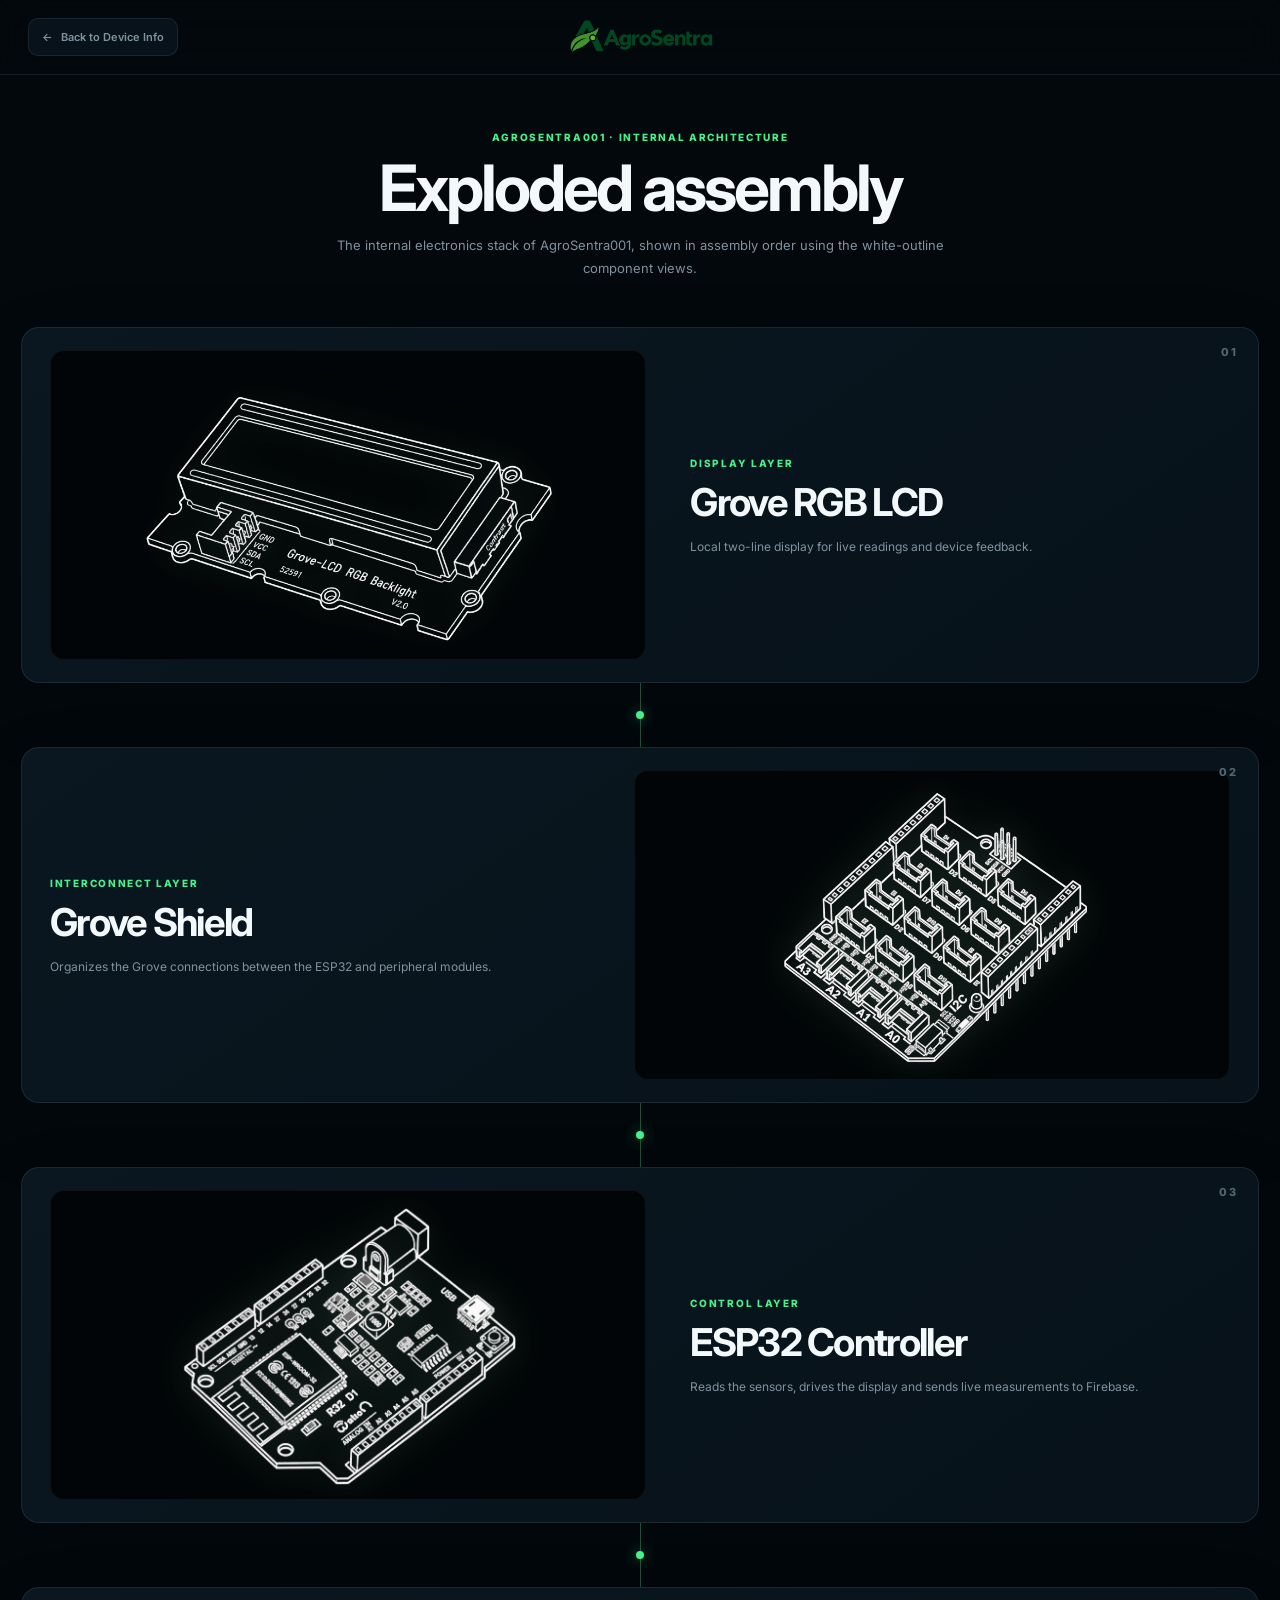
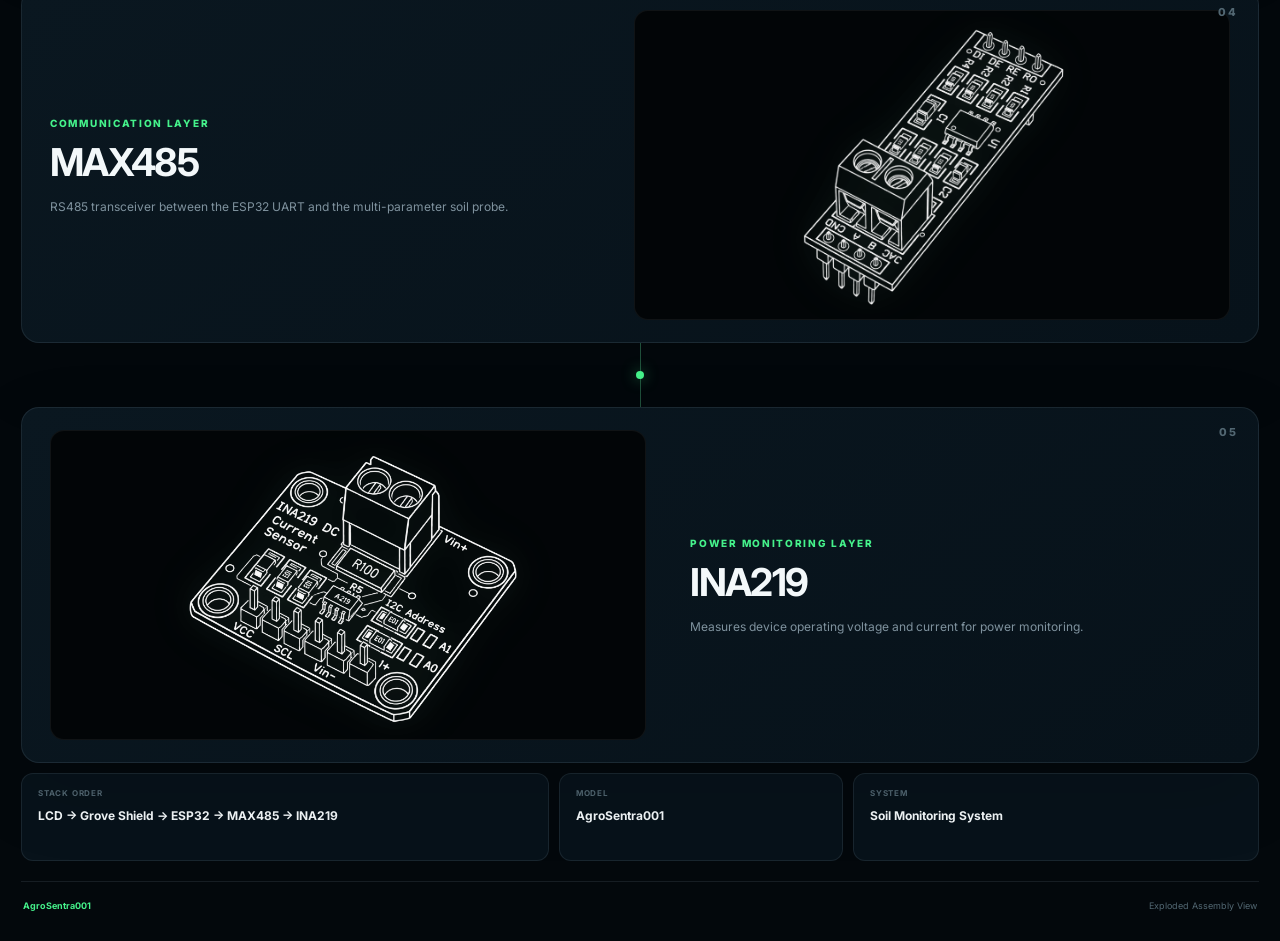
==== exploded-view.html @ f4f253ed "Add files via upload" ====
<!DOCTYPE html>
<html lang="en" data-theme="dark">
<head>
<meta charset="UTF-8"><meta name="viewport" content="width=device-width,initial-scale=1.0">
<meta name="theme-color" content="#03080c"><title>AgroSentra001 | Exploded Assembly</title>
<link rel="preconnect" href="https://fonts.googleapis.com"><link rel="preconnect" href="https://fonts.gstatic.com" crossorigin>
<link href="https://fonts.googleapis.com/css2?family=Inter:wght@400;500;600;700;800&display=swap" rel="stylesheet">
<link rel="stylesheet" href="./exploded-view.css?v=1">
<script>(function(){try{const t=localStorage.getItem('agrosentra-theme-v2')||'dark';document.documentElement.dataset.theme=['dark','midnight','light'].includes(t)?t:'dark'}catch(e){}})();</script>
</head><body>
<header class="topbar"><a href="./index.html#device" class="back">← <span>Back to Device Info</span></a><img src="./agrosentra-logo.png" class="brand" alt="AgroSentra"><div></div></header>
<main>
<section class="intro"><span>AGROSENTRA001 · INTERNAL ARCHITECTURE</span><h1>Exploded assembly</h1><p>The internal electronics stack of AgroSentra001, shown in assembly order using the white-outline component views.</p></section>
<section class="stack">
  <article class="layer"><div class="num">01</div><div class="visual"><img src="./exploded-lcd.png" alt="Grove RGB LCD"></div><div class="copy"><span>DISPLAY LAYER</span><h2>Grove RGB LCD</h2><p>Local two-line display for live readings and device feedback.</p></div></article>
  <div class="join"><i></i></div>
  <article class="layer reverse"><div class="num">02</div><div class="copy"><span>INTERCONNECT LAYER</span><h2>Grove Shield</h2><p>Organizes the Grove connections between the ESP32 and peripheral modules.</p></div><div class="visual"><img src="./exploded-grove-shield.png" alt="Grove Shield"></div></article>
  <div class="join"><i></i></div>
  <article class="layer"><div class="num">03</div><div class="visual"><img src="./exploded-esp32.png" alt="ESP32 controller"></div><div class="copy"><span>CONTROL LAYER</span><h2>ESP32 Controller</h2><p>Reads the sensors, drives the display and sends live measurements to Firebase.</p></div></article>
  <div class="join"><i></i></div>
  <article class="layer reverse"><div class="num">04</div><div class="copy"><span>COMMUNICATION LAYER</span><h2>MAX485</h2><p>RS485 transceiver between the ESP32 UART and the multi-parameter soil probe.</p></div><div class="visual"><img src="./exploded-max485.png" alt="MAX485 module"></div></article>
  <div class="join"><i></i></div>
  <article class="layer"><div class="num">05</div><div class="visual"><img src="./exploded-ina219.png" alt="INA219 current sensor"></div><div class="copy"><span>POWER MONITORING LAYER</span><h2>INA219</h2><p>Measures device operating voltage and current for power monitoring.</p></div></article>
</section>
<section class="summary"><div><span>STACK ORDER</span><strong>LCD → Grove Shield → ESP32 → MAX485 → INA219</strong></div><div><span>MODEL</span><strong>AgroSentra001</strong></div><div><span>SYSTEM</span><strong>Soil Monitoring System</strong></div></section>
<footer><span>AgroSentra001</span><span>Exploded Assembly View</span></footer>
</main></body></html>
---- exploded-view.css ----
:root{--bg:#03080c;--surface:#07121a;--surface2:#0a1720;--border:rgba(170,201,218,.11);--text:#f3f8fa;--muted:#7f929e;--muted2:#526772;--green:#45f28b;--blue:#45a7ff}
html[data-theme=midnight]{--bg:#030714;--surface:#07101f;--surface2:#0a1627;--border:rgba(116,160,210,.14);--text:#f5f8fc;--muted:#8595a9;--muted2:#57697e;--green:#4ce5b1;--blue:#5d9eff}
html[data-theme=light]{--bg:#eef4f0;--surface:#fff;--surface2:#f8fbf9;--border:rgba(31,66,49,.12);--text:#102219;--muted:#65776d;--muted2:#839187;--green:#16a85a;--blue:#2678df}
*{box-sizing:border-box}html{scroll-behavior:smooth}body{margin:0;min-height:100vh;background:var(--bg);color:var(--text);font-family:Inter,Arial,sans-serif}.topbar{position:sticky;top:0;z-index:30;min-height:72px;padding:10px 28px;display:grid;grid-template-columns:1fr auto 1fr;align-items:center;background:color-mix(in srgb,var(--bg) 88%,transparent);backdrop-filter:blur(18px);border-bottom:1px solid var(--border)}.back{justify-self:start;min-height:38px;padding:0 13px;border-radius:10px;display:flex;align-items:center;gap:8px;text-decoration:none;color:var(--muted);background:var(--surface);border:1px solid var(--border);font-size:11px;font-weight:600}.back:hover{color:var(--text)}.brand{width:190px;max-height:54px;object-fit:contain}main{width:min(1260px,calc(100% - 42px));margin:auto;padding:50px 0 28px}.intro{max-width:760px;margin:0 auto 48px;text-align:center}.intro>span,.copy>span{color:var(--green);font-size:10px;font-weight:800;letter-spacing:1.7px}.intro h1{margin:12px 0 0;font-size:clamp(42px,5vw,68px);letter-spacing:-3px;line-height:.96}.intro p{max-width:650px;margin:16px auto 0;color:var(--muted);font-size:13px;line-height:1.7}.stack{position:relative}.layer{position:relative;min-height:290px;padding:22px 28px;border-radius:18px;display:grid;grid-template-columns:minmax(0,1.05fr) minmax(300px,.95fr);gap:44px;align-items:center;background:linear-gradient(145deg,var(--surface2),var(--surface));border:1px solid var(--border);box-shadow:0 28px 80px rgba(0,0,0,.12)}.layer.reverse{grid-template-columns:minmax(300px,.95fr) minmax(0,1.05fr)}.num{position:absolute;right:20px;top:17px;color:var(--muted2);font-size:11px;font-weight:800;letter-spacing:2px}.visual{min-height:245px;padding:14px;border-radius:14px;display:grid;place-items:center;background:#020507;border:1px solid rgba(255,255,255,.055);overflow:hidden}.visual img{display:block;width:min(100%,560px);max-height:280px;object-fit:contain;filter:drop-shadow(0 0 16px rgba(255,255,255,.12)) drop-shadow(0 0 28px color-mix(in srgb,var(--green) 12%,transparent));transition:transform .3s ease}.layer:hover .visual img{transform:translateY(-4px) scale(1.018)}.copy h2{margin:8px 0 0;font-size:clamp(26px,3vw,39px);letter-spacing:-1.7px}.copy p{max-width:500px;margin:12px 0 0;color:var(--muted);font-size:12px;line-height:1.7}.join{height:64px;position:relative;display:grid;place-items:center}.join:before{content:'';width:1px;height:100%;background:color-mix(in srgb,var(--green) 24%,var(--border))}.join i{position:absolute;width:8px;height:8px;border-radius:50%;background:var(--green);box-shadow:0 0 14px color-mix(in srgb,var(--green) 55%,transparent)}.summary{margin-top:10px;display:grid;grid-template-columns:1.3fr .7fr 1fr;gap:10px}.summary div{min-height:88px;padding:14px 16px;border-radius:12px;background:var(--surface);border:1px solid var(--border)}.summary span,.summary strong{display:block}.summary span{color:var(--muted2);font-size:8px;font-weight:700;letter-spacing:.8px}.summary strong{margin-top:10px;font-size:12px}footer{margin-top:20px;padding:18px 2px 2px;display:flex;justify-content:space-between;border-top:1px solid var(--border);color:var(--muted2);font-size:9px}footer span:first-child{color:var(--green);font-weight:700}@media(max-width:850px){.topbar{padding:10px 14px;grid-template-columns:1fr auto}.topbar>div{display:none}.brand{width:145px}main{width:min(100% - 26px,720px);padding-top:36px}.layer,.layer.reverse{grid-template-columns:1fr;gap:12px;padding:18px}.reverse .copy{order:2}.reverse .visual{order:1}.visual{min-height:200px}.visual img{max-height:225px}.join{height:50px}.summary{grid-template-columns:1fr}}@media(max-width:540px){.back span{display:none}.brand{width:128px}.intro h1{font-size:39px}.intro p{font-size:11px}.copy p{font-size:10px}}
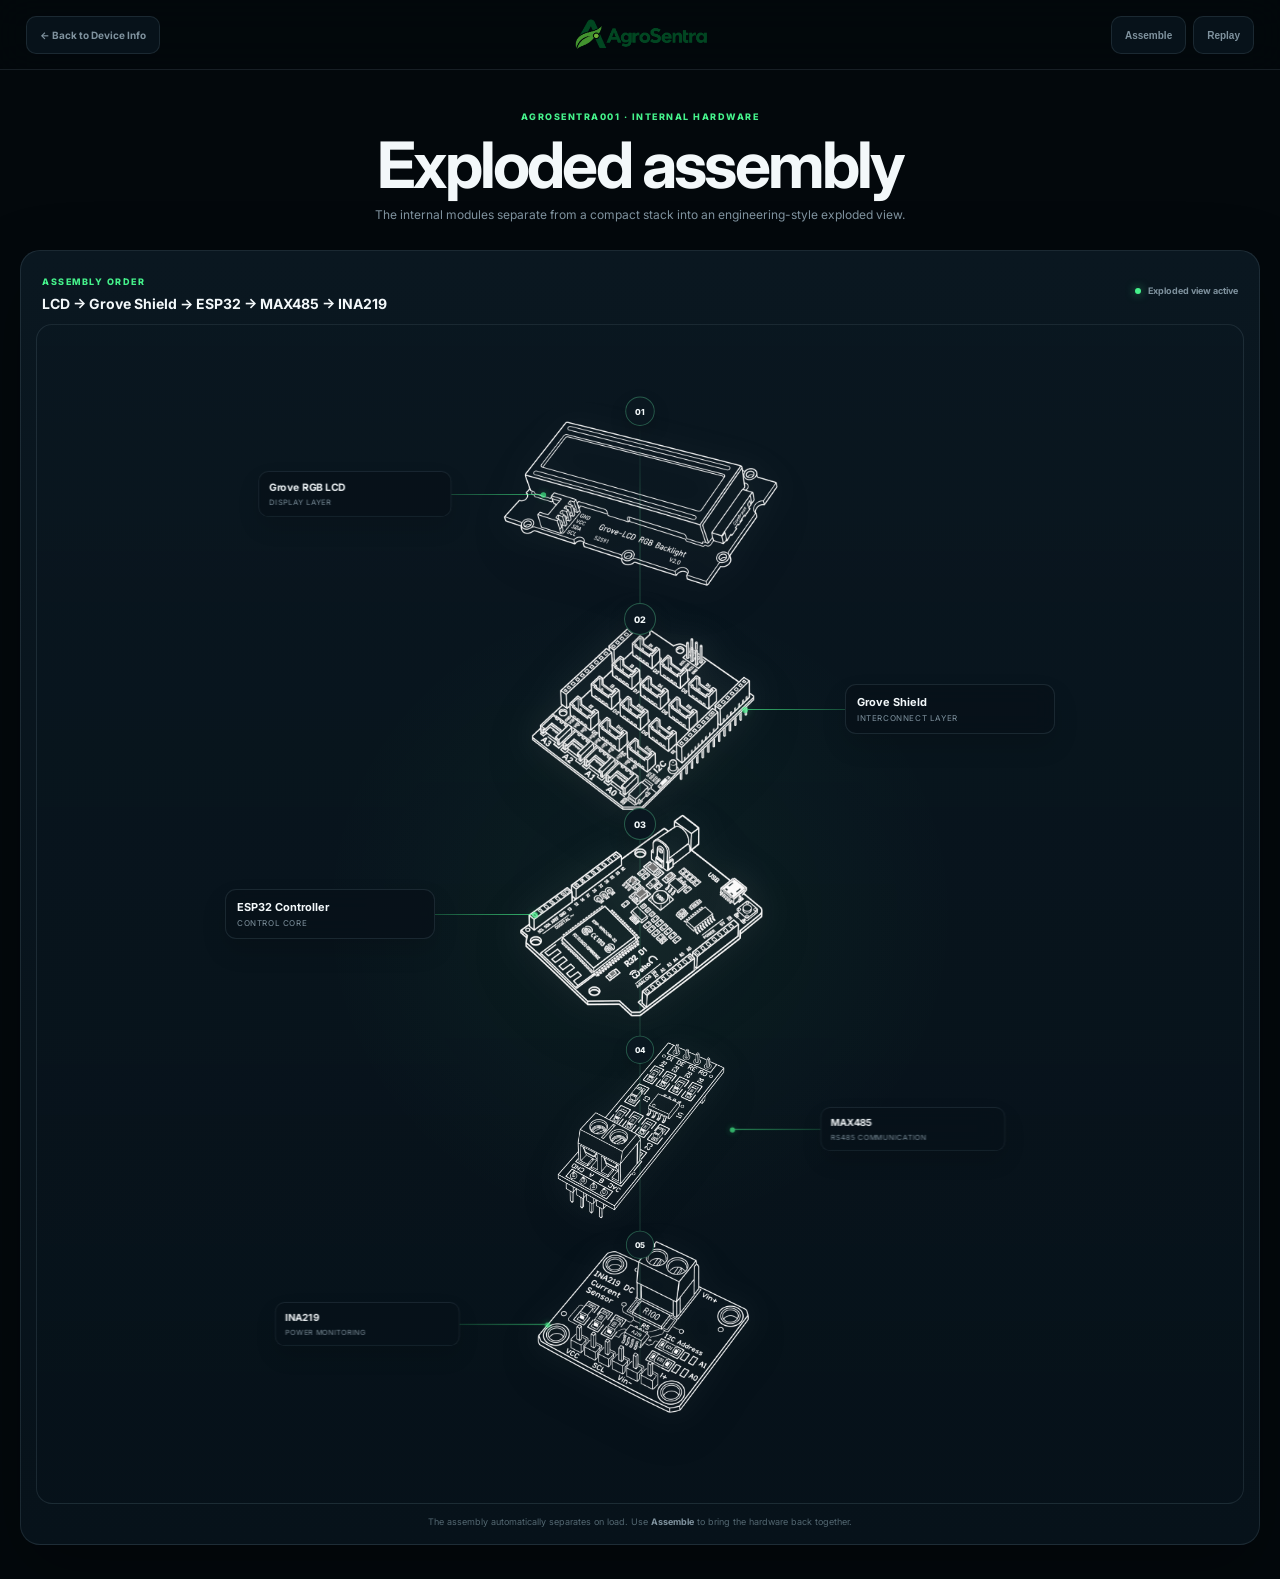
==== commit 6b3d6605: "Add files via upload" ====
--- a/exploded-view.html
+++ b/exploded-view.html
@@ -1,27 +1,91 @@
 <!DOCTYPE html>
-<html lang="en" data-theme="dark">
+<html lang="en">
 <head>
-<meta charset="UTF-8"><meta name="viewport" content="width=device-width,initial-scale=1.0">
-<meta name="theme-color" content="#03080c"><title>AgroSentra001 | Exploded Assembly</title>
-<link rel="preconnect" href="https://fonts.googleapis.com"><link rel="preconnect" href="https://fonts.gstatic.com" crossorigin>
-<link href="https://fonts.googleapis.com/css2?family=Inter:wght@400;500;600;700;800&display=swap" rel="stylesheet">
-<link rel="stylesheet" href="./exploded-view.css?v=1">
-<script>(function(){try{const t=localStorage.getItem('agrosentra-theme-v2')||'dark';document.documentElement.dataset.theme=['dark','midnight','light'].includes(t)?t:'dark'}catch(e){}})();</script>
-</head><body>
-<header class="topbar"><a href="./index.html#device" class="back">← <span>Back to Device Info</span></a><img src="./agrosentra-logo.png" class="brand" alt="AgroSentra"><div></div></header>
-<main>
-<section class="intro"><span>AGROSENTRA001 · INTERNAL ARCHITECTURE</span><h1>Exploded assembly</h1><p>The internal electronics stack of AgroSentra001, shown in assembly order using the white-outline component views.</p></section>
-<section class="stack">
-  <article class="layer"><div class="num">01</div><div class="visual"><img src="./exploded-lcd.png" alt="Grove RGB LCD"></div><div class="copy"><span>DISPLAY LAYER</span><h2>Grove RGB LCD</h2><p>Local two-line display for live readings and device feedback.</p></div></article>
-  <div class="join"><i></i></div>
-  <article class="layer reverse"><div class="num">02</div><div class="copy"><span>INTERCONNECT LAYER</span><h2>Grove Shield</h2><p>Organizes the Grove connections between the ESP32 and peripheral modules.</p></div><div class="visual"><img src="./exploded-grove-shield.png" alt="Grove Shield"></div></article>
-  <div class="join"><i></i></div>
-  <article class="layer"><div class="num">03</div><div class="visual"><img src="./exploded-esp32.png" alt="ESP32 controller"></div><div class="copy"><span>CONTROL LAYER</span><h2>ESP32 Controller</h2><p>Reads the sensors, drives the display and sends live measurements to Firebase.</p></div></article>
-  <div class="join"><i></i></div>
-  <article class="layer reverse"><div class="num">04</div><div class="copy"><span>COMMUNICATION LAYER</span><h2>MAX485</h2><p>RS485 transceiver between the ESP32 UART and the multi-parameter soil probe.</p></div><div class="visual"><img src="./exploded-max485.png" alt="MAX485 module"></div></article>
-  <div class="join"><i></i></div>
-  <article class="layer"><div class="num">05</div><div class="visual"><img src="./exploded-ina219.png" alt="INA219 current sensor"></div><div class="copy"><span>POWER MONITORING LAYER</span><h2>INA219</h2><p>Measures device operating voltage and current for power monitoring.</p></div></article>
-</section>
-<section class="summary"><div><span>STACK ORDER</span><strong>LCD → Grove Shield → ESP32 → MAX485 → INA219</strong></div><div><span>MODEL</span><strong>AgroSentra001</strong></div><div><span>SYSTEM</span><strong>Soil Monitoring System</strong></div></section>
-<footer><span>AgroSentra001</span><span>Exploded Assembly View</span></footer>
-</main></body></html>+  <meta charset="UTF-8">
+  <meta name="viewport" content="width=device-width, initial-scale=1.0">
+  <meta name="theme-color" content="#03080c">
+  <title>AgroSentra001 | Exploded Assembly</title>
+  <link rel="preconnect" href="https://fonts.googleapis.com">
+  <link rel="preconnect" href="https://fonts.gstatic.com" crossorigin>
+  <link href="https://fonts.googleapis.com/css2?family=Inter:wght@400;500;600;700;800&display=swap" rel="stylesheet">
+  <link rel="stylesheet" href="./exploded-view.css?v=3">
+  <script>
+  (function(){
+    try {
+      const t=localStorage.getItem('agrosentra-theme-v2')||'dark';
+      document.documentElement.dataset.theme=['dark','midnight','light'].includes(t)?t:'dark';
+    } catch(e){document.documentElement.dataset.theme='dark';}
+  })();
+  </script>
+</head>
+<body>
+  <header class="topbar">
+    <a class="back" href="./index.html#device">← Back to Device Info</a>
+    <img src="./agrosentra-logo.png" class="brand" alt="AgroSentra">
+    <div class="actions">
+      <button id="toggleAssembly" type="button">Assemble</button>
+      <button id="replay" type="button">Replay</button>
+    </div>
+  </header>
+
+  <main>
+    <section class="intro">
+      <span>AGROSENTRA001 · INTERNAL HARDWARE</span>
+      <h1>Exploded assembly</h1>
+      <p>The internal modules separate from a compact stack into an engineering-style exploded view.</p>
+    </section>
+
+    <section class="exploded-card">
+      <div class="diagram-head">
+        <div>
+          <span>ASSEMBLY ORDER</span>
+          <strong>LCD → Grove Shield → ESP32 → MAX485 → INA219</strong>
+        </div>
+        <div class="state"><i></i><b id="stateText">Separating components</b></div>
+      </div>
+
+      <div id="scene" class="scene assembled">
+        <div class="axis"></div>
+
+        <div class="part p1" style="--y:-420px; --delay:.08s; --s:.92;">
+          <span class="num">01</span>
+          <img src="./exploded-lcd.png" alt="Grove RGB LCD">
+          <div class="label left"><b>Grove RGB LCD</b><small>Display layer</small></div>
+          <div class="leader leftline"></div>
+        </div>
+
+        <div class="part p2" style="--y:-205px; --delay:.18s; --s:1.0;">
+          <span class="num">02</span>
+          <img src="./exploded-grove-shield.png" alt="Grove Shield">
+          <div class="label right"><b>Grove Shield</b><small>Interconnect layer</small></div>
+          <div class="leader rightline"></div>
+        </div>
+
+        <div class="part p3" style="--y:0px; --delay:.28s; --s:1.0;">
+          <span class="num">03</span>
+          <img src="./exploded-esp32.png" alt="ESP32 controller">
+          <div class="label left"><b>ESP32 Controller</b><small>Control core</small></div>
+          <div class="leader leftline"></div>
+        </div>
+
+        <div class="part p4" style="--y:215px; --delay:.38s; --s:.88;">
+          <span class="num">04</span>
+          <img src="./exploded-max485.png" alt="MAX485 interface">
+          <div class="label right"><b>MAX485</b><small>RS485 communication</small></div>
+          <div class="leader rightline"></div>
+        </div>
+
+        <div class="part p5" style="--y:410px; --delay:.48s; --s:.88;">
+          <span class="num">05</span>
+          <img src="./exploded-ina219.png" alt="INA219 current sensor">
+          <div class="label left"><b>INA219</b><small>Power monitoring</small></div>
+          <div class="leader leftline"></div>
+        </div>
+      </div>
+
+      <div class="hint">The assembly automatically separates on load. Use <b>Assemble</b> to bring the hardware back together.</div>
+    </section>
+  </main>
+  <script src="./exploded-view.js?v=3"></script>
+</body>
+</html>
--- a/exploded-view.css
+++ b/exploded-view.css
@@ -1,5 +1,7 @@
-
-:root{--bg:#03080c;--surface:#07121a;--surface2:#0a1720;--border:rgba(170,201,218,.11);--text:#f3f8fa;--muted:#7f929e;--muted2:#526772;--green:#45f28b;--blue:#45a7ff}
-html[data-theme=midnight]{--bg:#030714;--surface:#07101f;--surface2:#0a1627;--border:rgba(116,160,210,.14);--text:#f5f8fc;--muted:#8595a9;--muted2:#57697e;--green:#4ce5b1;--blue:#5d9eff}
-html[data-theme=light]{--bg:#eef4f0;--surface:#fff;--surface2:#f8fbf9;--border:rgba(31,66,49,.12);--text:#102219;--muted:#65776d;--muted2:#839187;--green:#16a85a;--blue:#2678df}
-*{box-sizing:border-box}html{scroll-behavior:smooth}body{margin:0;min-height:100vh;background:var(--bg);color:var(--text);font-family:Inter,Arial,sans-serif}.topbar{position:sticky;top:0;z-index:30;min-height:72px;padding:10px 28px;display:grid;grid-template-columns:1fr auto 1fr;align-items:center;background:color-mix(in srgb,var(--bg) 88%,transparent);backdrop-filter:blur(18px);border-bottom:1px solid var(--border)}.back{justify-self:start;min-height:38px;padding:0 13px;border-radius:10px;display:flex;align-items:center;gap:8px;text-decoration:none;color:var(--muted);background:var(--surface);border:1px solid var(--border);font-size:11px;font-weight:600}.back:hover{color:var(--text)}.brand{width:190px;max-height:54px;object-fit:contain}main{width:min(1260px,calc(100% - 42px));margin:auto;padding:50px 0 28px}.intro{max-width:760px;margin:0 auto 48px;text-align:center}.intro>span,.copy>span{color:var(--green);font-size:10px;font-weight:800;letter-spacing:1.7px}.intro h1{margin:12px 0 0;font-size:clamp(42px,5vw,68px);letter-spacing:-3px;line-height:.96}.intro p{max-width:650px;margin:16px auto 0;color:var(--muted);font-size:13px;line-height:1.7}.stack{position:relative}.layer{position:relative;min-height:290px;padding:22px 28px;border-radius:18px;display:grid;grid-template-columns:minmax(0,1.05fr) minmax(300px,.95fr);gap:44px;align-items:center;background:linear-gradient(145deg,var(--surface2),var(--surface));border:1px solid var(--border);box-shadow:0 28px 80px rgba(0,0,0,.12)}.layer.reverse{grid-template-columns:minmax(300px,.95fr) minmax(0,1.05fr)}.num{position:absolute;right:20px;top:17px;color:var(--muted2);font-size:11px;font-weight:800;letter-spacing:2px}.visual{min-height:245px;padding:14px;border-radius:14px;display:grid;place-items:center;background:#020507;border:1px solid rgba(255,255,255,.055);overflow:hidden}.visual img{display:block;width:min(100%,560px);max-height:280px;object-fit:contain;filter:drop-shadow(0 0 16px rgba(255,255,255,.12)) drop-shadow(0 0 28px color-mix(in srgb,var(--green) 12%,transparent));transition:transform .3s ease}.layer:hover .visual img{transform:translateY(-4px) scale(1.018)}.copy h2{margin:8px 0 0;font-size:clamp(26px,3vw,39px);letter-spacing:-1.7px}.copy p{max-width:500px;margin:12px 0 0;color:var(--muted);font-size:12px;line-height:1.7}.join{height:64px;position:relative;display:grid;place-items:center}.join:before{content:'';width:1px;height:100%;background:color-mix(in srgb,var(--green) 24%,var(--border))}.join i{position:absolute;width:8px;height:8px;border-radius:50%;background:var(--green);box-shadow:0 0 14px color-mix(in srgb,var(--green) 55%,transparent)}.summary{margin-top:10px;display:grid;grid-template-columns:1.3fr .7fr 1fr;gap:10px}.summary div{min-height:88px;padding:14px 16px;border-radius:12px;background:var(--surface);border:1px solid var(--border)}.summary span,.summary strong{display:block}.summary span{color:var(--muted2);font-size:8px;font-weight:700;letter-spacing:.8px}.summary strong{margin-top:10px;font-size:12px}footer{margin-top:20px;padding:18px 2px 2px;display:flex;justify-content:space-between;border-top:1px solid var(--border);color:var(--muted2);font-size:9px}footer span:first-child{color:var(--green);font-weight:700}@media(max-width:850px){.topbar{padding:10px 14px;grid-template-columns:1fr auto}.topbar>div{display:none}.brand{width:145px}main{width:min(100% - 26px,720px);padding-top:36px}.layer,.layer.reverse{grid-template-columns:1fr;gap:12px;padding:18px}.reverse .copy{order:2}.reverse .visual{order:1}.visual{min-height:200px}.visual img{max-height:225px}.join{height:50px}.summary{grid-template-columns:1fr}}@media(max-width:540px){.back span{display:none}.brand{width:128px}.intro h1{font-size:39px}.intro p{font-size:11px}.copy p{font-size:10px}}
+:root{--bg:#03080c;--surface:#07121a;--surface2:#0a1720;--border:rgba(170,201,218,.12);--text:#f3f8fa;--muted:#7f929e;--muted2:#536771;--green:#45f28b;--blue:#45a7ff;--shadow:rgba(0,0,0,.28)}
+html[data-theme="midnight"]{--bg:#030714;--surface:#07101f;--surface2:#0a1627;--border:rgba(116,160,210,.14);--text:#f5f8fc;--muted:#8797ab;--muted2:#5a6d81;--green:#4ce5b1;--blue:#5d9eff}
+html[data-theme="light"]{--bg:#eef4f0;--surface:#fff;--surface2:#f8fbf9;--border:rgba(31,66,49,.12);--text:#102219;--muted:#677870;--muted2:#829086;--green:#16a85a;--blue:#2678df;--shadow:rgba(22,45,32,.08)}
+*{box-sizing:border-box}body{margin:0;min-height:100vh;background:var(--bg);color:var(--text);font-family:Inter,Arial,sans-serif;overflow-x:hidden}.topbar{position:sticky;top:0;z-index:30;height:70px;padding:10px 26px;display:grid;grid-template-columns:1fr auto 1fr;align-items:center;background:color-mix(in srgb,var(--bg) 88%,transparent);backdrop-filter:blur(18px);border-bottom:1px solid var(--border)}.back,.actions button{min-height:38px;padding:0 13px;border-radius:10px;border:1px solid var(--border);background:var(--surface);color:var(--muted);font-size:10px;font-weight:700;text-decoration:none;display:inline-flex;align-items:center;justify-content:center;cursor:pointer}.back{justify-self:start}.brand{width:185px;max-height:50px;object-fit:contain}.actions{justify-self:end;display:flex;gap:7px}.actions button:hover,.back:hover{color:var(--text);border-color:color-mix(in srgb,var(--green) 26%,var(--border))}main{width:min(1240px,calc(100% - 34px));margin:0 auto;padding:34px 0}.intro{text-align:center;max-width:740px;margin:0 auto 25px}.intro>span,.diagram-head span{color:var(--green);font-size:9px;font-weight:800;letter-spacing:1.5px}.intro h1{font-size:clamp(38px,5vw,64px);line-height:.96;letter-spacing:-2.8px;margin:10px 0}.intro p{color:var(--muted);font-size:12px;line-height:1.65;margin:0}.exploded-card{padding:15px;border-radius:20px;background:linear-gradient(180deg,var(--surface2),var(--surface));border:1px solid var(--border);box-shadow:0 25px 70px var(--shadow)}.diagram-head{display:flex;align-items:center;justify-content:space-between;gap:14px;padding:3px 6px 12px}.diagram-head strong{display:block;margin-top:6px;font-size:14px}.state{display:flex;align-items:center;gap:7px;color:var(--muted);font-size:9px}.state i{width:6px;height:6px;border-radius:50%;background:var(--green);box-shadow:0 0 10px color-mix(in srgb,var(--green) 60%,transparent)}.scene{position:relative;height:1180px;overflow:hidden;border-radius:16px;border:1px solid var(--border);background:radial-gradient(circle at 50% 50%,color-mix(in srgb,var(--green) 5%,transparent),transparent 38%),linear-gradient(180deg,color-mix(in srgb,var(--surface2) 74%,transparent),color-mix(in srgb,var(--surface) 92%,transparent))}.axis{position:absolute;left:50%;top:100px;bottom:100px;width:1px;transform:translateX(-50%);background:linear-gradient(to bottom,transparent,color-mix(in srgb,var(--green) 28%,var(--border)) 8%,color-mix(in srgb,var(--green) 18%,var(--border)) 92%,transparent);opacity:.65}.part{position:absolute;left:50%;top:50%;width:min(850px,calc(100% - 70px));height:220px;display:grid;place-items:center;transform:translate(-50%,calc(-50% + var(--y))) scale(var(--s));transition:transform 1.05s cubic-bezier(.2,.86,.15,1) var(--delay),opacity .75s ease var(--delay),filter .75s ease var(--delay)}.scene.assembled .part{transform:translate(-50%,-50%) scale(.74);filter:blur(.1px)}.part img{max-width:620px;max-height:205px;object-fit:contain;display:block;filter:drop-shadow(0 0 16px rgba(255,255,255,.15)) drop-shadow(0 18px 28px rgba(0,0,0,.18));transition:filter .7s ease}.scene.assembled .part img{filter:drop-shadow(0 0 8px rgba(255,255,255,.09)) drop-shadow(0 10px 18px rgba(0,0,0,.10))}.num{position:absolute;z-index:5;left:50%;top:4px;transform:translateX(-50%);width:32px;height:32px;border-radius:50%;display:grid;place-items:center;font-size:9px;font-weight:800;background:var(--surface2);border:1px solid color-mix(in srgb,var(--green) 24%,var(--border));box-shadow:0 8px 18px rgba(0,0,0,.16);transition:opacity .65s ease var(--delay)}.label{position:absolute;top:50%;width:210px;padding:10px 11px;border-radius:11px;background:color-mix(in srgb,var(--surface) 88%,transparent);border:1px solid var(--border);backdrop-filter:blur(12px);box-shadow:0 12px 24px rgba(0,0,0,.13);transition:opacity .7s ease calc(var(--delay) + .2s),transform .7s ease calc(var(--delay) + .2s)}.label.left{left:10px;transform:translateY(-50%)}.label.right{right:10px;transform:translateY(-50%)}.label b,.label small{display:block}.label b{font-size:11px}.label small{margin-top:4px;color:var(--muted);font-size:8px;text-transform:uppercase;letter-spacing:.6px}.scene.assembled .label,.scene.assembled .num,.scene.assembled .leader{opacity:0}.scene.assembled .label.left{transform:translate(-15px,-50%)}.scene.assembled .label.right{transform:translate(15px,-50%)}.leader{position:absolute;top:50%;width:100px;height:1px;background:linear-gradient(90deg,color-mix(in srgb,var(--green) 35%,transparent),var(--green));opacity:.7;transition:opacity .7s ease calc(var(--delay) + .2s)}.leftline{left:220px}.rightline{right:220px;background:linear-gradient(90deg,var(--green),color-mix(in srgb,var(--green) 35%,transparent))}.leader:after{content:"";position:absolute;top:50%;width:6px;height:6px;border-radius:50%;background:var(--green);box-shadow:0 0 8px color-mix(in srgb,var(--green) 55%,transparent);transform:translateY(-50%)}.leftline:after{right:-3px}.rightline:after{left:-3px}.hint{padding:12px 4px 2px;text-align:center;color:var(--muted2);font-size:9px}.hint b{color:var(--muted)}
+@media(max-width:850px){.topbar{padding:9px 12px;grid-template-columns:1fr auto}.brand{display:none}.actions{grid-column:2}.scene{height:1050px}.part{width:calc(100% - 20px)}.part img{max-width:72vw}.label{width:170px}.leftline{left:180px}.rightline{right:180px}}
+@media(max-width:600px){.actions button:first-child{display:none}.scene{height:930px}.part{height:180px}.part img{max-height:165px}.label{width:130px;padding:8px}.label b{font-size:9px}.label small{font-size:7px}.leftline,.rightline{display:none}.p1{--y:-345px!important}.p2{--y:-170px!important}.p4{--y:170px!important}.p5{--y:345px!important}}
+@media(prefers-reduced-motion:reduce){.part,.label,.num,.leader{transition:none!important}}
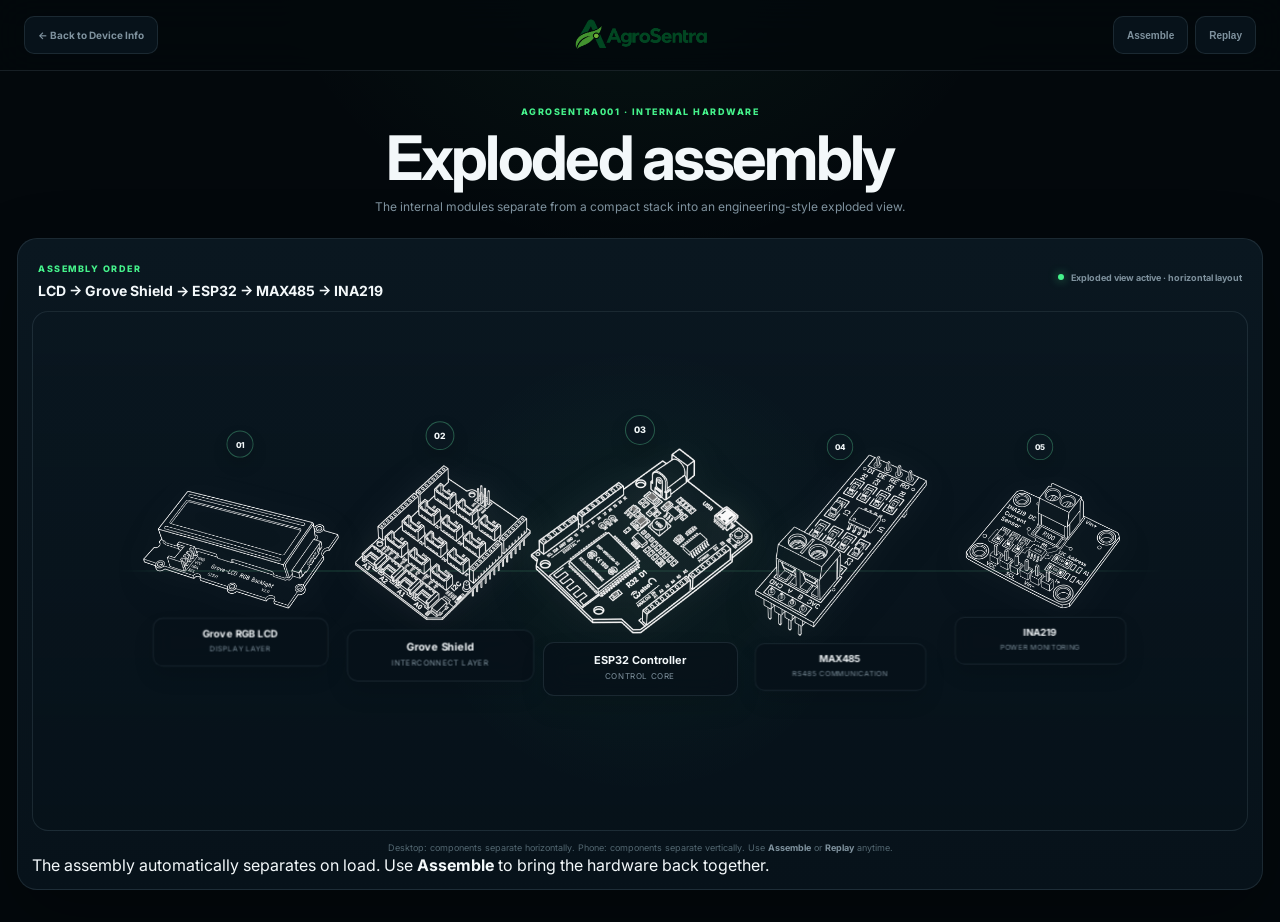
==== commit aee34653: "Add files via upload" ====
--- a/exploded-view.html
+++ b/exploded-view.html
@@ -8,7 +8,7 @@
   <link rel="preconnect" href="https://fonts.googleapis.com">
   <link rel="preconnect" href="https://fonts.gstatic.com" crossorigin>
   <link href="https://fonts.googleapis.com/css2?family=Inter:wght@400;500;600;700;800&display=swap" rel="stylesheet">
-  <link rel="stylesheet" href="./exploded-view.css?v=3">
+  <link rel="stylesheet" href="./exploded-view.css?v=4">
   <script>
   (function(){
     try {
@@ -45,47 +45,43 @@
       </div>
 
       <div id="scene" class="scene assembled">
-        <div class="axis"></div>
+        <div class="axis axis-desktop"></div>
+        <div class="axis axis-mobile"></div>
 
-        <div class="part p1" style="--y:-420px; --delay:.08s; --s:.92;">
+        <div class="part p1" style="--x:-400px; --y:-340px; --delay:.06s; --s:.90;">
           <span class="num">01</span>
           <img src="./exploded-lcd.png" alt="Grove RGB LCD">
-          <div class="label left"><b>Grove RGB LCD</b><small>Display layer</small></div>
-          <div class="leader leftline"></div>
+          <div class="label"><b>Grove RGB LCD</b><small>Display layer</small></div>
         </div>
 
-        <div class="part p2" style="--y:-205px; --delay:.18s; --s:1.0;">
+        <div class="part p2" style="--x:-200px; --y:-170px; --delay:.16s; --s:.96;">
           <span class="num">02</span>
           <img src="./exploded-grove-shield.png" alt="Grove Shield">
-          <div class="label right"><b>Grove Shield</b><small>Interconnect layer</small></div>
-          <div class="leader rightline"></div>
+          <div class="label"><b>Grove Shield</b><small>Interconnect layer</small></div>
         </div>
 
-        <div class="part p3" style="--y:0px; --delay:.28s; --s:1.0;">
+        <div class="part p3" style="--x:0px; --y:0px; --delay:.26s; --s:1.0;">
           <span class="num">03</span>
           <img src="./exploded-esp32.png" alt="ESP32 controller">
-          <div class="label left"><b>ESP32 Controller</b><small>Control core</small></div>
-          <div class="leader leftline"></div>
+          <div class="label"><b>ESP32 Controller</b><small>Control core</small></div>
         </div>
 
-        <div class="part p4" style="--y:215px; --delay:.38s; --s:.88;">
+        <div class="part p4" style="--x:200px; --y:170px; --delay:.36s; --s:.88;">
           <span class="num">04</span>
           <img src="./exploded-max485.png" alt="MAX485 interface">
-          <div class="label right"><b>MAX485</b><small>RS485 communication</small></div>
-          <div class="leader rightline"></div>
+          <div class="label"><b>MAX485</b><small>RS485 communication</small></div>
         </div>
 
-        <div class="part p5" style="--y:410px; --delay:.48s; --s:.88;">
+        <div class="part p5" style="--x:400px; --y:340px; --delay:.46s; --s:.88;">
           <span class="num">05</span>
           <img src="./exploded-ina219.png" alt="INA219 current sensor">
-          <div class="label left"><b>INA219</b><small>Power monitoring</small></div>
-          <div class="leader leftline"></div>
+          <div class="label"><b>INA219</b><small>Power monitoring</small></div>
         </div>
       </div>
 
-      <div class="hint">The assembly automatically separates on load. Use <b>Assemble</b> to bring the hardware back together.</div>
+      <div class="hint">Desktop: components separate horizontally. Phone: components separate vertically. Use <b>Assemble</b> or <b>Replay</b> anytime.</div>The assembly automatically separates on load. Use <b>Assemble</b> to bring the hardware back together.</div>
     </section>
   </main>
-  <script src="./exploded-view.js?v=3"></script>
+  <script src="./exploded-view.js?v=4"></script>
 </body>
 </html>
--- a/exploded-view.css
+++ b/exploded-view.css
@@ -1,7 +1,471 @@
-:root{--bg:#03080c;--surface:#07121a;--surface2:#0a1720;--border:rgba(170,201,218,.12);--text:#f3f8fa;--muted:#7f929e;--muted2:#536771;--green:#45f28b;--blue:#45a7ff;--shadow:rgba(0,0,0,.28)}
-html[data-theme="midnight"]{--bg:#030714;--surface:#07101f;--surface2:#0a1627;--border:rgba(116,160,210,.14);--text:#f5f8fc;--muted:#8797ab;--muted2:#5a6d81;--green:#4ce5b1;--blue:#5d9eff}
-html[data-theme="light"]{--bg:#eef4f0;--surface:#fff;--surface2:#f8fbf9;--border:rgba(31,66,49,.12);--text:#102219;--muted:#677870;--muted2:#829086;--green:#16a85a;--blue:#2678df;--shadow:rgba(22,45,32,.08)}
-*{box-sizing:border-box}body{margin:0;min-height:100vh;background:var(--bg);color:var(--text);font-family:Inter,Arial,sans-serif;overflow-x:hidden}.topbar{position:sticky;top:0;z-index:30;height:70px;padding:10px 26px;display:grid;grid-template-columns:1fr auto 1fr;align-items:center;background:color-mix(in srgb,var(--bg) 88%,transparent);backdrop-filter:blur(18px);border-bottom:1px solid var(--border)}.back,.actions button{min-height:38px;padding:0 13px;border-radius:10px;border:1px solid var(--border);background:var(--surface);color:var(--muted);font-size:10px;font-weight:700;text-decoration:none;display:inline-flex;align-items:center;justify-content:center;cursor:pointer}.back{justify-self:start}.brand{width:185px;max-height:50px;object-fit:contain}.actions{justify-self:end;display:flex;gap:7px}.actions button:hover,.back:hover{color:var(--text);border-color:color-mix(in srgb,var(--green) 26%,var(--border))}main{width:min(1240px,calc(100% - 34px));margin:0 auto;padding:34px 0}.intro{text-align:center;max-width:740px;margin:0 auto 25px}.intro>span,.diagram-head span{color:var(--green);font-size:9px;font-weight:800;letter-spacing:1.5px}.intro h1{font-size:clamp(38px,5vw,64px);line-height:.96;letter-spacing:-2.8px;margin:10px 0}.intro p{color:var(--muted);font-size:12px;line-height:1.65;margin:0}.exploded-card{padding:15px;border-radius:20px;background:linear-gradient(180deg,var(--surface2),var(--surface));border:1px solid var(--border);box-shadow:0 25px 70px var(--shadow)}.diagram-head{display:flex;align-items:center;justify-content:space-between;gap:14px;padding:3px 6px 12px}.diagram-head strong{display:block;margin-top:6px;font-size:14px}.state{display:flex;align-items:center;gap:7px;color:var(--muted);font-size:9px}.state i{width:6px;height:6px;border-radius:50%;background:var(--green);box-shadow:0 0 10px color-mix(in srgb,var(--green) 60%,transparent)}.scene{position:relative;height:1180px;overflow:hidden;border-radius:16px;border:1px solid var(--border);background:radial-gradient(circle at 50% 50%,color-mix(in srgb,var(--green) 5%,transparent),transparent 38%),linear-gradient(180deg,color-mix(in srgb,var(--surface2) 74%,transparent),color-mix(in srgb,var(--surface) 92%,transparent))}.axis{position:absolute;left:50%;top:100px;bottom:100px;width:1px;transform:translateX(-50%);background:linear-gradient(to bottom,transparent,color-mix(in srgb,var(--green) 28%,var(--border)) 8%,color-mix(in srgb,var(--green) 18%,var(--border)) 92%,transparent);opacity:.65}.part{position:absolute;left:50%;top:50%;width:min(850px,calc(100% - 70px));height:220px;display:grid;place-items:center;transform:translate(-50%,calc(-50% + var(--y))) scale(var(--s));transition:transform 1.05s cubic-bezier(.2,.86,.15,1) var(--delay),opacity .75s ease var(--delay),filter .75s ease var(--delay)}.scene.assembled .part{transform:translate(-50%,-50%) scale(.74);filter:blur(.1px)}.part img{max-width:620px;max-height:205px;object-fit:contain;display:block;filter:drop-shadow(0 0 16px rgba(255,255,255,.15)) drop-shadow(0 18px 28px rgba(0,0,0,.18));transition:filter .7s ease}.scene.assembled .part img{filter:drop-shadow(0 0 8px rgba(255,255,255,.09)) drop-shadow(0 10px 18px rgba(0,0,0,.10))}.num{position:absolute;z-index:5;left:50%;top:4px;transform:translateX(-50%);width:32px;height:32px;border-radius:50%;display:grid;place-items:center;font-size:9px;font-weight:800;background:var(--surface2);border:1px solid color-mix(in srgb,var(--green) 24%,var(--border));box-shadow:0 8px 18px rgba(0,0,0,.16);transition:opacity .65s ease var(--delay)}.label{position:absolute;top:50%;width:210px;padding:10px 11px;border-radius:11px;background:color-mix(in srgb,var(--surface) 88%,transparent);border:1px solid var(--border);backdrop-filter:blur(12px);box-shadow:0 12px 24px rgba(0,0,0,.13);transition:opacity .7s ease calc(var(--delay) + .2s),transform .7s ease calc(var(--delay) + .2s)}.label.left{left:10px;transform:translateY(-50%)}.label.right{right:10px;transform:translateY(-50%)}.label b,.label small{display:block}.label b{font-size:11px}.label small{margin-top:4px;color:var(--muted);font-size:8px;text-transform:uppercase;letter-spacing:.6px}.scene.assembled .label,.scene.assembled .num,.scene.assembled .leader{opacity:0}.scene.assembled .label.left{transform:translate(-15px,-50%)}.scene.assembled .label.right{transform:translate(15px,-50%)}.leader{position:absolute;top:50%;width:100px;height:1px;background:linear-gradient(90deg,color-mix(in srgb,var(--green) 35%,transparent),var(--green));opacity:.7;transition:opacity .7s ease calc(var(--delay) + .2s)}.leftline{left:220px}.rightline{right:220px;background:linear-gradient(90deg,var(--green),color-mix(in srgb,var(--green) 35%,transparent))}.leader:after{content:"";position:absolute;top:50%;width:6px;height:6px;border-radius:50%;background:var(--green);box-shadow:0 0 8px color-mix(in srgb,var(--green) 55%,transparent);transform:translateY(-50%)}.leftline:after{right:-3px}.rightline:after{left:-3px}.hint{padding:12px 4px 2px;text-align:center;color:var(--muted2);font-size:9px}.hint b{color:var(--muted)}
-@media(max-width:850px){.topbar{padding:9px 12px;grid-template-columns:1fr auto}.brand{display:none}.actions{grid-column:2}.scene{height:1050px}.part{width:calc(100% - 20px)}.part img{max-width:72vw}.label{width:170px}.leftline{left:180px}.rightline{right:180px}}
-@media(max-width:600px){.actions button:first-child{display:none}.scene{height:930px}.part{height:180px}.part img{max-height:165px}.label{width:130px;padding:8px}.label b{font-size:9px}.label small{font-size:7px}.leftline,.rightline{display:none}.p1{--y:-345px!important}.p2{--y:-170px!important}.p4{--y:170px!important}.p5{--y:345px!important}}
-@media(prefers-reduced-motion:reduce){.part,.label,.num,.leader{transition:none!important}}
+:root{
+  --bg:#03080c;
+  --surface:#07121a;
+  --surface2:#0a1720;
+  --border:rgba(170,201,218,.12);
+  --text:#f3f8fa;
+  --muted:#7f929e;
+  --muted2:#536771;
+  --green:#45f28b;
+  --blue:#45a7ff;
+  --shadow:rgba(0,0,0,.28);
+}
+html[data-theme="midnight"]{
+  --bg:#030714;
+  --surface:#07101f;
+  --surface2:#0a1627;
+  --border:rgba(116,160,210,.14);
+  --text:#f5f8fc;
+  --muted:#8797ab;
+  --muted2:#5a6d81;
+  --green:#4ce5b1;
+  --blue:#5d9eff;
+}
+html[data-theme="light"]{
+  --bg:#eef4f0;
+  --surface:#fff;
+  --surface2:#f8fbf9;
+  --border:rgba(31,66,49,.12);
+  --text:#102219;
+  --muted:#677870;
+  --muted2:#829086;
+  --green:#16a85a;
+  --blue:#2678df;
+  --shadow:rgba(22,45,32,.08);
+}
+
+*{box-sizing:border-box}
+
+body{
+  margin:0;
+  min-height:100vh;
+  overflow-x:hidden;
+  background:
+    radial-gradient(circle at 50% -15%,color-mix(in srgb,var(--green) 7%,transparent),transparent 32%),
+    var(--bg);
+  color:var(--text);
+  font-family:Inter,Arial,sans-serif;
+}
+
+.topbar{
+  position:sticky;
+  top:0;
+  z-index:30;
+  min-height:68px;
+  padding:10px 24px;
+  display:grid;
+  grid-template-columns:1fr auto 1fr;
+  align-items:center;
+  background:color-mix(in srgb,var(--bg) 88%,transparent);
+  backdrop-filter:blur(18px);
+  border-bottom:1px solid var(--border);
+}
+
+.back,
+.actions button{
+  min-height:38px;
+  padding:0 13px;
+  border-radius:10px;
+  border:1px solid var(--border);
+  background:var(--surface);
+  color:var(--muted);
+  font-size:10px;
+  font-weight:700;
+  text-decoration:none;
+  display:inline-flex;
+  align-items:center;
+  justify-content:center;
+  cursor:pointer;
+  transition:.2s ease;
+}
+
+.back{justify-self:start}
+
+.back:hover,
+.actions button:hover{
+  color:var(--text);
+  border-color:color-mix(in srgb,var(--green) 28%,var(--border));
+  transform:translateY(-1px);
+}
+
+.brand{
+  width:185px;
+  max-height:50px;
+  object-fit:contain;
+}
+
+.actions{
+  justify-self:end;
+  display:flex;
+  gap:7px;
+}
+
+main{
+  width:min(1320px,calc(100% - 34px));
+  margin:0 auto;
+  padding:28px 0 32px;
+}
+
+.intro{
+  text-align:center;
+  max-width:760px;
+  margin:0 auto 22px;
+}
+
+.intro>span,
+.diagram-head span{
+  color:var(--green);
+  font-size:9px;
+  font-weight:800;
+  letter-spacing:1.5px;
+}
+
+.intro h1{
+  margin:9px 0;
+  font-size:clamp(38px,4.8vw,62px);
+  line-height:.97;
+  letter-spacing:-2.7px;
+}
+
+.intro p{
+  margin:0;
+  color:var(--muted);
+  font-size:12px;
+  line-height:1.6;
+}
+
+.exploded-card{
+  padding:14px;
+  border-radius:20px;
+  background:linear-gradient(180deg,var(--surface2),var(--surface));
+  border:1px solid var(--border);
+  box-shadow:0 25px 70px var(--shadow);
+}
+
+.diagram-head{
+  display:flex;
+  align-items:center;
+  justify-content:space-between;
+  gap:14px;
+  padding:3px 6px 12px;
+}
+
+.diagram-head strong{
+  display:block;
+  margin-top:6px;
+  font-size:14px;
+}
+
+.state{
+  display:flex;
+  align-items:center;
+  gap:7px;
+  color:var(--muted);
+  font-size:9px;
+}
+
+.state i{
+  width:6px;
+  height:6px;
+  border-radius:50%;
+  background:var(--green);
+  box-shadow:0 0 10px color-mix(in srgb,var(--green) 60%,transparent);
+}
+
+/* DESKTOP / TABLET LANDSCAPE:
+   Explodes horizontally from the center stack */
+.scene{
+  position:relative;
+  height:520px;
+  overflow:hidden;
+  border-radius:16px;
+  border:1px solid var(--border);
+  background:
+    radial-gradient(circle at 50% 50%,color-mix(in srgb,var(--green) 5%,transparent),transparent 34%),
+    linear-gradient(180deg,color-mix(in srgb,var(--surface2) 76%,transparent),color-mix(in srgb,var(--surface) 94%,transparent));
+}
+
+.axis{
+  position:absolute;
+  pointer-events:none;
+  opacity:.62;
+}
+
+.axis-desktop{
+  left:7%;
+  right:7%;
+  top:50%;
+  height:1px;
+  transform:translateY(-50%);
+  background:linear-gradient(
+    90deg,
+    transparent,
+    color-mix(in srgb,var(--green) 27%,var(--border)) 8%,
+    color-mix(in srgb,var(--green) 18%,var(--border)) 92%,
+    transparent
+  );
+}
+
+.axis-mobile{display:none}
+
+.part{
+  position:absolute;
+  left:50%;
+  top:50%;
+  width:240px;
+  height:320px;
+  display:flex;
+  flex-direction:column;
+  align-items:center;
+  justify-content:center;
+  gap:8px;
+  transform:
+    translate(
+      calc(-50% + var(--x)),
+      -50%
+    )
+    scale(var(--s));
+  transition:
+    transform 1.05s cubic-bezier(.2,.86,.15,1) var(--delay),
+    opacity .7s ease var(--delay),
+    filter .7s ease var(--delay);
+}
+
+.scene.assembled .part{
+  transform:translate(-50%,-50%) scale(.70);
+  filter:blur(.05px);
+}
+
+.part img{
+  display:block;
+  width:100%;
+  max-width:225px;
+  max-height:210px;
+  object-fit:contain;
+  filter:
+    drop-shadow(0 0 15px rgba(255,255,255,.13))
+    drop-shadow(0 17px 25px rgba(0,0,0,.17));
+  transition:filter .5s ease;
+}
+
+.scene.assembled .part img{
+  filter:
+    drop-shadow(0 0 7px rgba(255,255,255,.08))
+    drop-shadow(0 9px 15px rgba(0,0,0,.10));
+}
+
+.num{
+  position:absolute;
+  top:4px;
+  left:50%;
+  transform:translateX(-50%);
+  width:30px;
+  height:30px;
+  border-radius:50%;
+  display:grid;
+  place-items:center;
+  z-index:4;
+  font-size:9px;
+  font-weight:800;
+  background:var(--surface2);
+  border:1px solid color-mix(in srgb,var(--green) 24%,var(--border));
+  box-shadow:0 8px 18px rgba(0,0,0,.14);
+  transition:opacity .55s ease calc(var(--delay) + .15s);
+}
+
+.label{
+  width:100%;
+  max-width:195px;
+  min-height:54px;
+  padding:10px 11px;
+  border-radius:11px;
+  text-align:center;
+  background:color-mix(in srgb,var(--surface) 88%,transparent);
+  border:1px solid var(--border);
+  backdrop-filter:blur(12px);
+  box-shadow:0 12px 24px rgba(0,0,0,.12);
+  transition:
+    opacity .6s ease calc(var(--delay) + .18s),
+    transform .6s ease calc(var(--delay) + .18s);
+}
+
+.label b,
+.label small{
+  display:block;
+}
+
+.label b{
+  font-size:11px;
+}
+
+.label small{
+  margin-top:4px;
+  color:var(--muted);
+  font-size:8px;
+  text-transform:uppercase;
+  letter-spacing:.6px;
+}
+
+.scene.assembled .label,
+.scene.assembled .num{
+  opacity:0;
+}
+
+.scene.assembled .label{
+  transform:translateY(10px);
+}
+
+.hint{
+  padding:11px 4px 2px;
+  text-align:center;
+  color:var(--muted2);
+  font-size:9px;
+}
+
+.hint b{color:var(--muted)}
+
+/* Keep desktop view within typical laptop width */
+@media (max-width:1180px) and (min-width:701px){
+  .part{width:205px}
+  .part img{max-width:190px;max-height:190px}
+  .p1{--x:-330px!important}
+  .p2{--x:-165px!important}
+  .p4{--x:165px!important}
+  .p5{--x:330px!important}
+  .label{max-width:165px}
+}
+
+/* PHONE / NARROW PORTRAIT:
+   Explodes vertically top-to-bottom */
+@media (max-width:700px){
+  .topbar{
+    padding:9px 12px;
+    grid-template-columns:1fr auto;
+  }
+
+  .brand{display:none}
+  .actions{grid-column:2}
+  .actions button{font-size:9px;padding:0 10px}
+
+  main{
+    width:min(100% - 20px,640px);
+    padding:22px 0 26px;
+  }
+
+  .intro{
+    margin-bottom:18px;
+  }
+
+  .intro h1{
+    font-size:38px;
+  }
+
+  .intro p{
+    font-size:11px;
+  }
+
+  .diagram-head{
+    align-items:flex-start;
+    flex-direction:column;
+  }
+
+  .diagram-head strong{
+    font-size:12px;
+    line-height:1.45;
+  }
+
+  .scene{
+    height:1020px;
+  }
+
+  .axis-desktop{display:none}
+
+  .axis-mobile{
+    display:block;
+    left:50%;
+    top:5%;
+    bottom:5%;
+    width:1px;
+    transform:translateX(-50%);
+    background:linear-gradient(
+      to bottom,
+      transparent,
+      color-mix(in srgb,var(--green) 27%,var(--border)) 8%,
+      color-mix(in srgb,var(--green) 18%,var(--border)) 92%,
+      transparent
+    );
+  }
+
+  .part{
+    width:min(88vw,420px);
+    height:190px;
+    transform:
+      translate(
+        -50%,
+        calc(-50% + var(--y))
+      )
+      scale(var(--s));
+  }
+
+  .scene.assembled .part{
+    transform:translate(-50%,-50%) scale(.62);
+  }
+
+  .part img{
+    max-width:min(74vw,350px);
+    max-height:145px;
+  }
+
+  .label{
+    position:absolute;
+    right:8px;
+    bottom:5px;
+    width:auto;
+    min-width:128px;
+    max-width:165px;
+    text-align:left;
+    padding:7px 8px;
+  }
+
+  .label b{font-size:9px}
+  .label small{font-size:7px}
+
+  .num{
+    top:8px;
+    left:16px;
+    transform:none;
+    width:27px;
+    height:27px;
+    font-size:8px;
+  }
+
+  .p1{--y:-355px!important}
+  .p2{--y:-178px!important}
+  .p3{--y:0px!important}
+  .p4{--y:178px!important}
+  .p5{--y:355px!important}
+
+  .hint{
+    font-size:8px;
+    line-height:1.5;
+  }
+}
+
+@media (max-width:430px){
+  .scene{height:920px}
+  .part{height:170px}
+  .part img{max-height:128px}
+  .p1{--y:-315px!important}
+  .p2{--y:-158px!important}
+  .p4{--y:158px!important}
+  .p5{--y:315px!important}
+  .label{max-width:145px}
+}
+
+@media(prefers-reduced-motion:reduce){
+  .part,
+  .label,
+  .num{
+    transition:none!important;
+  }
+}
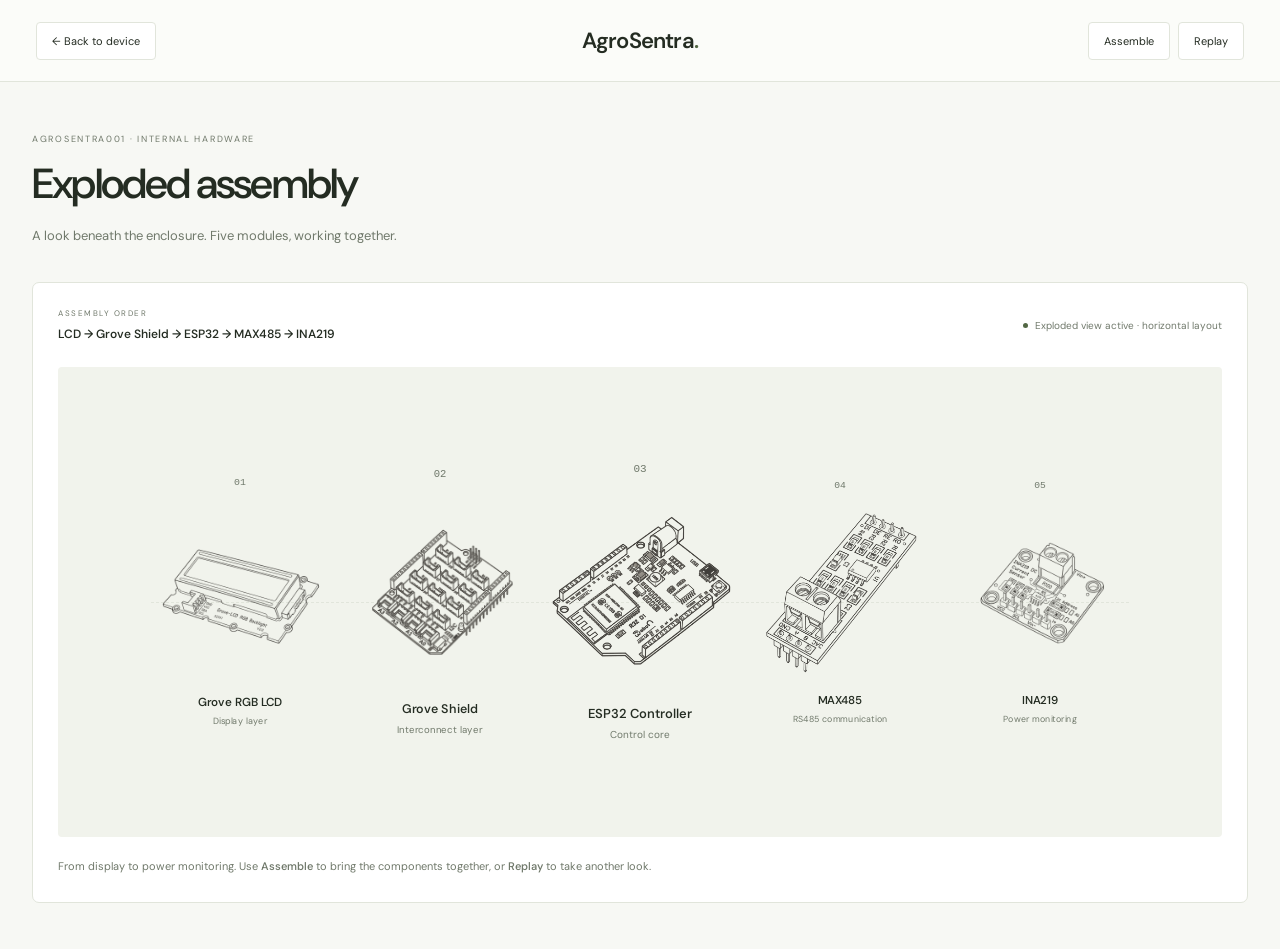
==== commit 80d52212: "Redesign AgroSentra website Rebuild all seven website views with paper, charcoal, and olive styling," ====
--- a/exploded-view.html
+++ b/exploded-view.html
@@ -3,25 +3,25 @@
 <head>
   <meta charset="UTF-8">
   <meta name="viewport" content="width=device-width, initial-scale=1.0">
-  <meta name="theme-color" content="#03080c">
-  <title>AgroSentra001 | Exploded Assembly</title>
+  <meta name="theme-color" content="#f7f8f4">
+  <title>Hardware explorer — AgroSentra</title>
   <link rel="preconnect" href="https://fonts.googleapis.com">
   <link rel="preconnect" href="https://fonts.gstatic.com" crossorigin>
-  <link href="https://fonts.googleapis.com/css2?family=Inter:wght@400;500;600;700;800&display=swap" rel="stylesheet">
-  <link rel="stylesheet" href="./exploded-view.css?v=4">
+  <link href="https://fonts.googleapis.com/css2?family=DM+Sans:wght@400;500;600;700&display=swap" rel="stylesheet">
+  <link rel="stylesheet" href="./exploded-view.css">
   <script>
   (function(){
     try {
-      const t=localStorage.getItem('agrosentra-theme-v2')||'dark';
-      document.documentElement.dataset.theme=['dark','midnight','light'].includes(t)?t:'dark';
-    } catch(e){document.documentElement.dataset.theme='dark';}
+      const t=localStorage.getItem('agrosentra-theme-v3')||'light';
+      document.documentElement.dataset.theme=['dark','midnight','light'].includes(t)?t:'light';
+    } catch(e){document.documentElement.dataset.theme='light';}
   })();
   </script>
 </head>
 <body>
   <header class="topbar">
-    <a class="back" href="./index.html#device">← Back to Device Info</a>
-    <img src="./agrosentra-logo.png" class="brand" alt="AgroSentra">
+    <a class="back" href="./index.html#device">← Back to device</a>
+    <a class="brand" href="./index.html#dashboard">AgroSentra<span>.</span></a>
     <div class="actions">
       <button id="toggleAssembly" type="button">Assemble</button>
       <button id="replay" type="button">Replay</button>
@@ -32,7 +32,7 @@
     <section class="intro">
       <span>AGROSENTRA001 · INTERNAL HARDWARE</span>
       <h1>Exploded assembly</h1>
-      <p>The internal modules separate from a compact stack into an engineering-style exploded view.</p>
+      <p>A look beneath the enclosure. Five modules, working together.</p>
     </section>
 
     <section class="exploded-card">
@@ -44,7 +44,7 @@
         <div class="state"><i></i><b id="stateText">Separating components</b></div>
       </div>
 
-      <div id="scene" class="scene assembled">
+      <div id="scene" class="scene assembled" aria-label="Five internal hardware modules">
         <div class="axis axis-desktop"></div>
         <div class="axis axis-mobile"></div>
 
@@ -79,7 +79,7 @@
         </div>
       </div>
 
-      <div class="hint">Desktop: components separate horizontally. Phone: components separate vertically. Use <b>Assemble</b> or <b>Replay</b> anytime.</div>The assembly automatically separates on load. Use <b>Assemble</b> to bring the hardware back together.</div>
+      <div class="hint">From display to power monitoring. Use <b>Assemble</b> to bring the components together, or <b>Replay</b> to take another look.</div>
     </section>
   </main>
   <script src="./exploded-view.js?v=4"></script>
--- a/exploded-view.css
+++ b/exploded-view.css
@@ -1,471 +1,25 @@
-:root{
-  --bg:#03080c;
-  --surface:#07121a;
-  --surface2:#0a1720;
-  --border:rgba(170,201,218,.12);
-  --text:#f3f8fa;
-  --muted:#7f929e;
-  --muted2:#536771;
-  --green:#45f28b;
-  --blue:#45a7ff;
-  --shadow:rgba(0,0,0,.28);
-}
-html[data-theme="midnight"]{
-  --bg:#030714;
-  --surface:#07101f;
-  --surface2:#0a1627;
-  --border:rgba(116,160,210,.14);
-  --text:#f5f8fc;
-  --muted:#8797ab;
-  --muted2:#5a6d81;
-  --green:#4ce5b1;
-  --blue:#5d9eff;
-}
-html[data-theme="light"]{
-  --bg:#eef4f0;
-  --surface:#fff;
-  --surface2:#f8fbf9;
-  --border:rgba(31,66,49,.12);
-  --text:#102219;
-  --muted:#677870;
-  --muted2:#829086;
-  --green:#16a85a;
-  --blue:#2678df;
-  --shadow:rgba(22,45,32,.08);
-}
-
-*{box-sizing:border-box}
-
-body{
-  margin:0;
-  min-height:100vh;
-  overflow-x:hidden;
-  background:
-    radial-gradient(circle at 50% -15%,color-mix(in srgb,var(--green) 7%,transparent),transparent 32%),
-    var(--bg);
-  color:var(--text);
-  font-family:Inter,Arial,sans-serif;
-}
-
-.topbar{
-  position:sticky;
-  top:0;
-  z-index:30;
-  min-height:68px;
-  padding:10px 24px;
-  display:grid;
-  grid-template-columns:1fr auto 1fr;
-  align-items:center;
-  background:color-mix(in srgb,var(--bg) 88%,transparent);
-  backdrop-filter:blur(18px);
-  border-bottom:1px solid var(--border);
-}
-
-.back,
-.actions button{
-  min-height:38px;
-  padding:0 13px;
-  border-radius:10px;
-  border:1px solid var(--border);
-  background:var(--surface);
-  color:var(--muted);
-  font-size:10px;
-  font-weight:700;
-  text-decoration:none;
-  display:inline-flex;
-  align-items:center;
-  justify-content:center;
-  cursor:pointer;
-  transition:.2s ease;
-}
-
-.back{justify-self:start}
-
-.back:hover,
-.actions button:hover{
-  color:var(--text);
-  border-color:color-mix(in srgb,var(--green) 28%,var(--border));
-  transform:translateY(-1px);
-}
-
-.brand{
-  width:185px;
-  max-height:50px;
-  object-fit:contain;
-}
-
-.actions{
-  justify-self:end;
-  display:flex;
-  gap:7px;
-}
-
-main{
-  width:min(1320px,calc(100% - 34px));
-  margin:0 auto;
-  padding:28px 0 32px;
-}
-
-.intro{
-  text-align:center;
-  max-width:760px;
-  margin:0 auto 22px;
-}
-
-.intro>span,
-.diagram-head span{
-  color:var(--green);
-  font-size:9px;
-  font-weight:800;
-  letter-spacing:1.5px;
-}
-
-.intro h1{
-  margin:9px 0;
-  font-size:clamp(38px,4.8vw,62px);
-  line-height:.97;
-  letter-spacing:-2.7px;
-}
-
-.intro p{
-  margin:0;
-  color:var(--muted);
-  font-size:12px;
-  line-height:1.6;
-}
-
-.exploded-card{
-  padding:14px;
-  border-radius:20px;
-  background:linear-gradient(180deg,var(--surface2),var(--surface));
-  border:1px solid var(--border);
-  box-shadow:0 25px 70px var(--shadow);
-}
-
-.diagram-head{
-  display:flex;
-  align-items:center;
-  justify-content:space-between;
-  gap:14px;
-  padding:3px 6px 12px;
-}
-
-.diagram-head strong{
-  display:block;
-  margin-top:6px;
-  font-size:14px;
-}
-
-.state{
-  display:flex;
-  align-items:center;
-  gap:7px;
-  color:var(--muted);
-  font-size:9px;
-}
-
-.state i{
-  width:6px;
-  height:6px;
-  border-radius:50%;
-  background:var(--green);
-  box-shadow:0 0 10px color-mix(in srgb,var(--green) 60%,transparent);
-}
-
-/* DESKTOP / TABLET LANDSCAPE:
-   Explodes horizontally from the center stack */
-.scene{
-  position:relative;
-  height:520px;
-  overflow:hidden;
-  border-radius:16px;
-  border:1px solid var(--border);
-  background:
-    radial-gradient(circle at 50% 50%,color-mix(in srgb,var(--green) 5%,transparent),transparent 34%),
-    linear-gradient(180deg,color-mix(in srgb,var(--surface2) 76%,transparent),color-mix(in srgb,var(--surface) 94%,transparent));
-}
-
-.axis{
-  position:absolute;
-  pointer-events:none;
-  opacity:.62;
-}
-
-.axis-desktop{
-  left:7%;
-  right:7%;
-  top:50%;
-  height:1px;
-  transform:translateY(-50%);
-  background:linear-gradient(
-    90deg,
-    transparent,
-    color-mix(in srgb,var(--green) 27%,var(--border)) 8%,
-    color-mix(in srgb,var(--green) 18%,var(--border)) 92%,
-    transparent
-  );
-}
-
-.axis-mobile{display:none}
-
-.part{
-  position:absolute;
-  left:50%;
-  top:50%;
-  width:240px;
-  height:320px;
-  display:flex;
-  flex-direction:column;
-  align-items:center;
-  justify-content:center;
-  gap:8px;
-  transform:
-    translate(
-      calc(-50% + var(--x)),
-      -50%
-    )
-    scale(var(--s));
-  transition:
-    transform 1.05s cubic-bezier(.2,.86,.15,1) var(--delay),
-    opacity .7s ease var(--delay),
-    filter .7s ease var(--delay);
-}
-
-.scene.assembled .part{
-  transform:translate(-50%,-50%) scale(.70);
-  filter:blur(.05px);
-}
-
-.part img{
-  display:block;
-  width:100%;
-  max-width:225px;
-  max-height:210px;
-  object-fit:contain;
-  filter:
-    drop-shadow(0 0 15px rgba(255,255,255,.13))
-    drop-shadow(0 17px 25px rgba(0,0,0,.17));
-  transition:filter .5s ease;
-}
-
-.scene.assembled .part img{
-  filter:
-    drop-shadow(0 0 7px rgba(255,255,255,.08))
-    drop-shadow(0 9px 15px rgba(0,0,0,.10));
-}
-
-.num{
-  position:absolute;
-  top:4px;
-  left:50%;
-  transform:translateX(-50%);
-  width:30px;
-  height:30px;
-  border-radius:50%;
-  display:grid;
-  place-items:center;
-  z-index:4;
-  font-size:9px;
-  font-weight:800;
-  background:var(--surface2);
-  border:1px solid color-mix(in srgb,var(--green) 24%,var(--border));
-  box-shadow:0 8px 18px rgba(0,0,0,.14);
-  transition:opacity .55s ease calc(var(--delay) + .15s);
-}
-
-.label{
-  width:100%;
-  max-width:195px;
-  min-height:54px;
-  padding:10px 11px;
-  border-radius:11px;
-  text-align:center;
-  background:color-mix(in srgb,var(--surface) 88%,transparent);
-  border:1px solid var(--border);
-  backdrop-filter:blur(12px);
-  box-shadow:0 12px 24px rgba(0,0,0,.12);
-  transition:
-    opacity .6s ease calc(var(--delay) + .18s),
-    transform .6s ease calc(var(--delay) + .18s);
-}
-
-.label b,
-.label small{
-  display:block;
-}
-
-.label b{
-  font-size:11px;
-}
-
-.label small{
-  margin-top:4px;
-  color:var(--muted);
-  font-size:8px;
-  text-transform:uppercase;
-  letter-spacing:.6px;
-}
-
-.scene.assembled .label,
-.scene.assembled .num{
-  opacity:0;
-}
-
-.scene.assembled .label{
-  transform:translateY(10px);
-}
-
-.hint{
-  padding:11px 4px 2px;
-  text-align:center;
-  color:var(--muted2);
-  font-size:9px;
-}
-
-.hint b{color:var(--muted)}
-
-/* Keep desktop view within typical laptop width */
-@media (max-width:1180px) and (min-width:701px){
-  .part{width:205px}
-  .part img{max-width:190px;max-height:190px}
-  .p1{--x:-330px!important}
-  .p2{--x:-165px!important}
-  .p4{--x:165px!important}
-  .p5{--x:330px!important}
-  .label{max-width:165px}
-}
-
-/* PHONE / NARROW PORTRAIT:
-   Explodes vertically top-to-bottom */
-@media (max-width:700px){
-  .topbar{
-    padding:9px 12px;
-    grid-template-columns:1fr auto;
-  }
-
-  .brand{display:none}
-  .actions{grid-column:2}
-  .actions button{font-size:9px;padding:0 10px}
-
-  main{
-    width:min(100% - 20px,640px);
-    padding:22px 0 26px;
-  }
-
-  .intro{
-    margin-bottom:18px;
-  }
-
-  .intro h1{
-    font-size:38px;
-  }
-
-  .intro p{
-    font-size:11px;
-  }
-
-  .diagram-head{
-    align-items:flex-start;
-    flex-direction:column;
-  }
-
-  .diagram-head strong{
-    font-size:12px;
-    line-height:1.45;
-  }
-
-  .scene{
-    height:1020px;
-  }
-
-  .axis-desktop{display:none}
-
-  .axis-mobile{
-    display:block;
-    left:50%;
-    top:5%;
-    bottom:5%;
-    width:1px;
-    transform:translateX(-50%);
-    background:linear-gradient(
-      to bottom,
-      transparent,
-      color-mix(in srgb,var(--green) 27%,var(--border)) 8%,
-      color-mix(in srgb,var(--green) 18%,var(--border)) 92%,
-      transparent
-    );
-  }
-
-  .part{
-    width:min(88vw,420px);
-    height:190px;
-    transform:
-      translate(
-        -50%,
-        calc(-50% + var(--y))
-      )
-      scale(var(--s));
-  }
-
-  .scene.assembled .part{
-    transform:translate(-50%,-50%) scale(.62);
-  }
-
-  .part img{
-    max-width:min(74vw,350px);
-    max-height:145px;
-  }
-
-  .label{
-    position:absolute;
-    right:8px;
-    bottom:5px;
-    width:auto;
-    min-width:128px;
-    max-width:165px;
-    text-align:left;
-    padding:7px 8px;
-  }
-
-  .label b{font-size:9px}
-  .label small{font-size:7px}
-
-  .num{
-    top:8px;
-    left:16px;
-    transform:none;
-    width:27px;
-    height:27px;
-    font-size:8px;
-  }
-
-  .p1{--y:-355px!important}
-  .p2{--y:-178px!important}
-  .p3{--y:0px!important}
-  .p4{--y:178px!important}
-  .p5{--y:355px!important}
-
-  .hint{
-    font-size:8px;
-    line-height:1.5;
-  }
-}
-
-@media (max-width:430px){
-  .scene{height:920px}
-  .part{height:170px}
-  .part img{max-height:128px}
-  .p1{--y:-315px!important}
-  .p2{--y:-158px!important}
-  .p4{--y:158px!important}
-  .p5{--y:315px!important}
-  .label{max-width:145px}
-}
-
-@media(prefers-reduced-motion:reduce){
-  .part,
-  .label,
-  .num{
-    transition:none!important;
-  }
-}
+
+@import url('./styles.css');
+body { min-height:100vh; }
+.topbar { padding:0 36px; height:82px; display:grid; grid-template-columns:1fr auto 1fr; background:var(--sidebar); }
+.back,.actions button { display:inline-flex; align-items:center; justify-content:center; padding:10px 15px; border:1px solid var(--border); background:var(--surface); color:var(--text); font-size:11px; text-decoration:none; border-radius:4px; min-height:38px; }
+.back { justify-self:start; }.back:hover,.actions button:hover { background:var(--surface-3); }
+.brand { font-size:22px; font-weight:600; letter-spacing:-.8px; text-decoration:none; }.brand span { color:var(--green); }
+.actions { justify-self:end; display:flex; gap:8px; }
+main { width:min(1300px,calc(100% - 64px)); margin:0 auto; padding:46px 0; }
+.intro { margin:0 0 35px; }.intro>span { font-size:9px; letter-spacing:1.7px; color:var(--muted); }.intro h1 { font-size:42px; letter-spacing:-1.8px; margin:10px 0 14px; }.intro p { font-size:13px; color:var(--muted); line-height:1.7; }
+.exploded-card { background:var(--surface); border:1px solid var(--border); border-radius:7px; padding:25px; }
+.diagram-head { display:flex; align-items:center; justify-content:space-between; gap:20px; margin-bottom:25px; }.diagram-head span { display:block; color:var(--muted); font-size:8px; letter-spacing:1.5px; }.diagram-head strong { display:block; font-size:12px; margin-top:8px; }.state { display:flex; align-items:center; gap:7px; font-size:10px; color:var(--muted); }.state b { font-weight:400; }.state i { width:5px; height:5px; background:var(--green); border-radius:50%; }
+.scene { position:relative; height:470px; overflow:hidden; background:var(--surface-2); border-radius:4px; }
+.axis { position:absolute; left:8%; right:8%; top:50%; border-top:1px dashed var(--border); }.axis-mobile { display:none; }
+.part { position:absolute; top:50%; left:50%; width:185px; height:300px; display:flex; flex-direction:column; align-items:center; justify-content:center; gap:20px; transform:translate(calc(-50% + var(--x)),-50%) scale(var(--s)); transition:transform 1s cubic-bezier(.2,.86,.15,1) var(--delay); }
+.scene.assembled .part { transform:translate(-50%,-50%) scale(.7); }
+.part img { width:180px; height:190px; object-fit:contain; filter:invert(.78) sepia(.25); }
+html[data-theme="dark"] .part img,html[data-theme="midnight"] .part img { filter:none; }
+.num { color:var(--muted); font-size:11px; font-family:monospace; }
+.label { text-align:center; opacity:1; transition:opacity .5s; }.label b { display:block; font-size:13px; }.label small { display:block; color:var(--muted); font-size:10px; margin-top:6px; }.scene.assembled .label,.scene.assembled .num { opacity:0; }
+.hint { margin-top:20px; color:var(--muted); font-size:11px; line-height:1.8; }
+@media(max-width:1150px) and (min-width:701px) { .part { width:155px; transform:translate(calc(-50% + var(--x) * .77),-50%) scale(.8); }.part img { width:155px; }.scene { height:410px; } }
+@media(max-width:900px) and (min-width:701px) { .part { transform:translate(calc(-50% + var(--x) * .63),-50%) scale(.68); } }
+@media(max-width:700px) { .topbar { padding:15px 20px; height:auto; grid-template-columns:1fr 1fr; gap:14px; }.brand { grid-row:1; grid-column:1; font-size:20px; }.back { grid-row:2; font-size:10px; }.actions { grid-row:2; grid-column:2; }.actions button { padding:8px 11px; font-size:10px; }main { width:calc(100% - 40px); padding:30px 0; }.intro h1 { font-size:33px; }.intro p { font-size:12px; }.exploded-card { padding:18px; }.diagram-head { align-items:flex-start; flex-direction:column; gap:15px; }.diagram-head strong { font-size:10px; line-height:1.7; }.scene { height:1000px; }.axis-desktop { display:none; }.axis-mobile { display:block; inset:6% auto 6% 40%; border-top:0; border-left:1px dashed var(--border); }.part { width:150px; height:155px; gap:8px; transform:translate(-85%,calc(-50% + var(--y) * 1.13)) scale(.85); }.part img { width:140px; height:145px; }.label { position:absolute; left:150px; width:120px; text-align:left; }.label b { font-size:12px; }.label small { font-size:10px; }.num { position:absolute; left:0; top:0; font-size:10px; }.scene.assembled .part { transform:translate(-50%,-50%) scale(.7); }.hint { font-size:10px; } }
+@media(max-width:400px) { .part { transform:translate(-91%,calc(-50% + var(--y) * 1.13)) scale(.76); }.label { width:110px; } }
